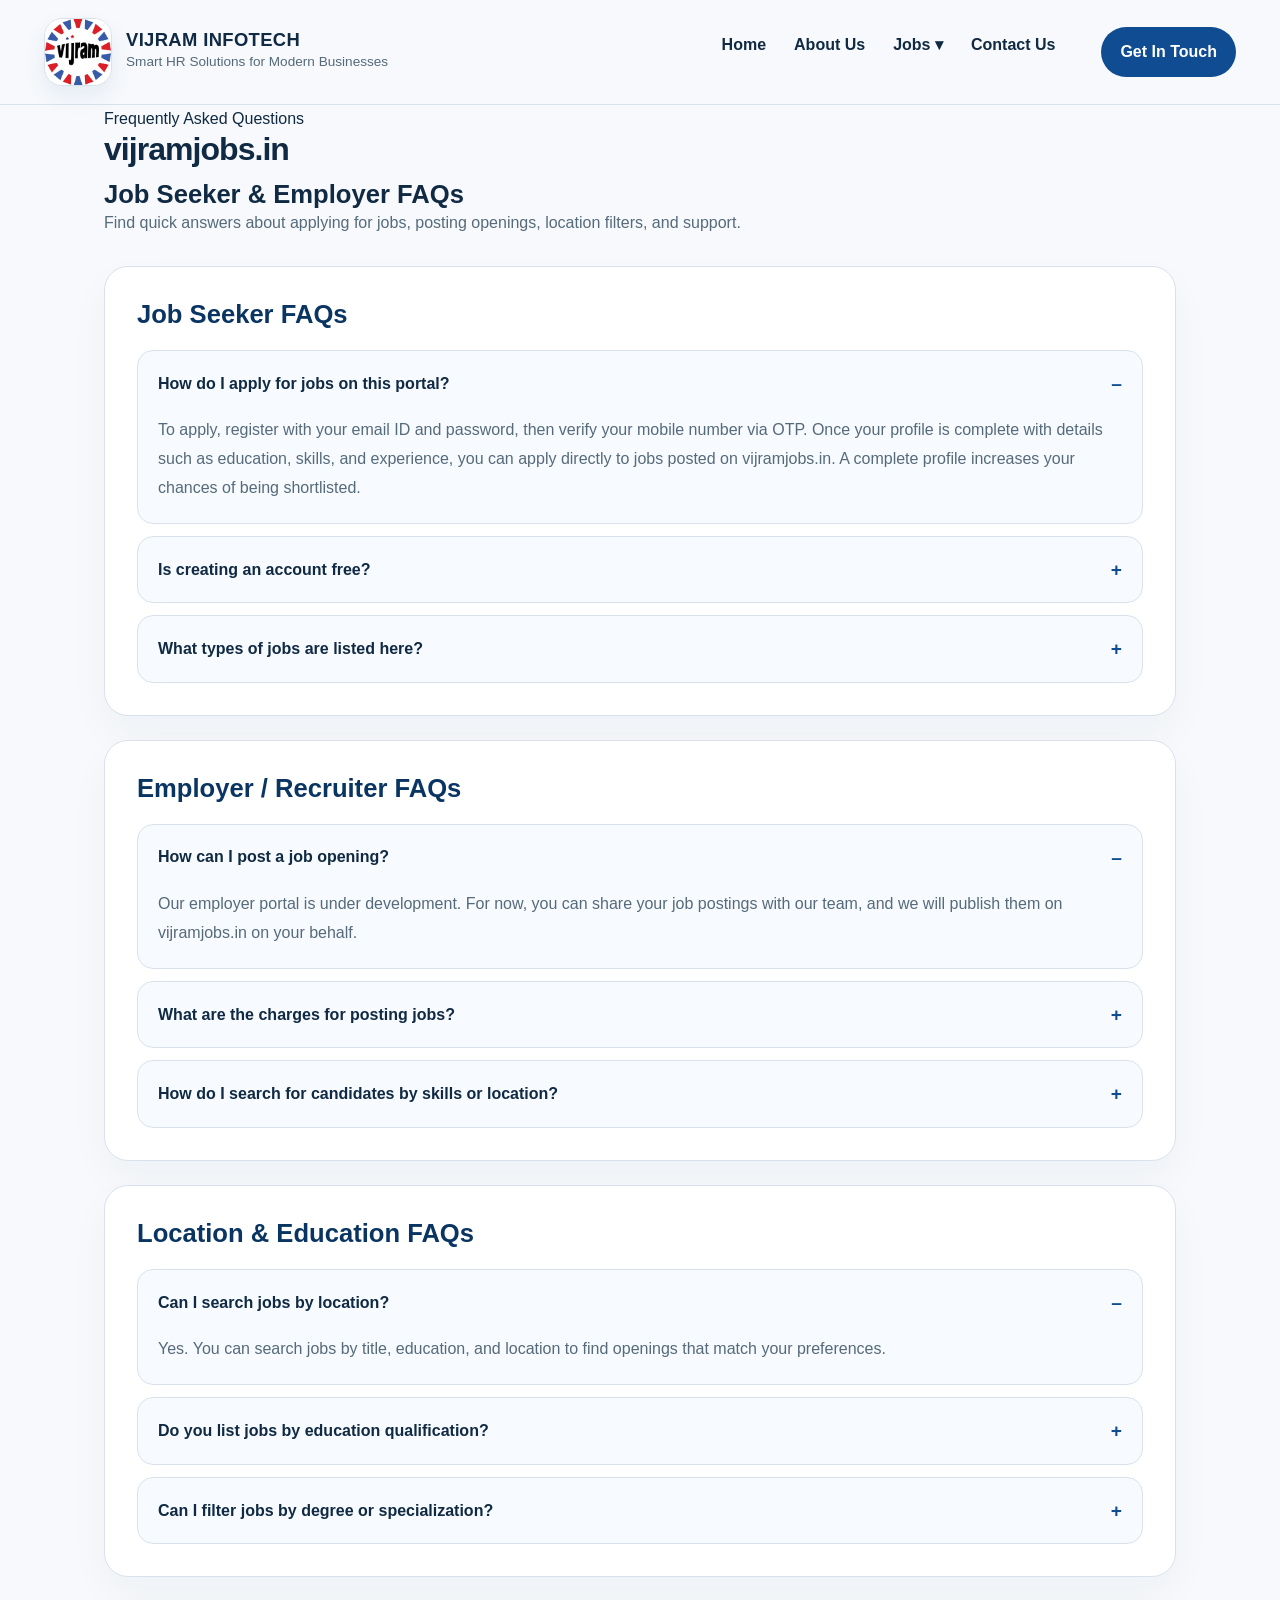
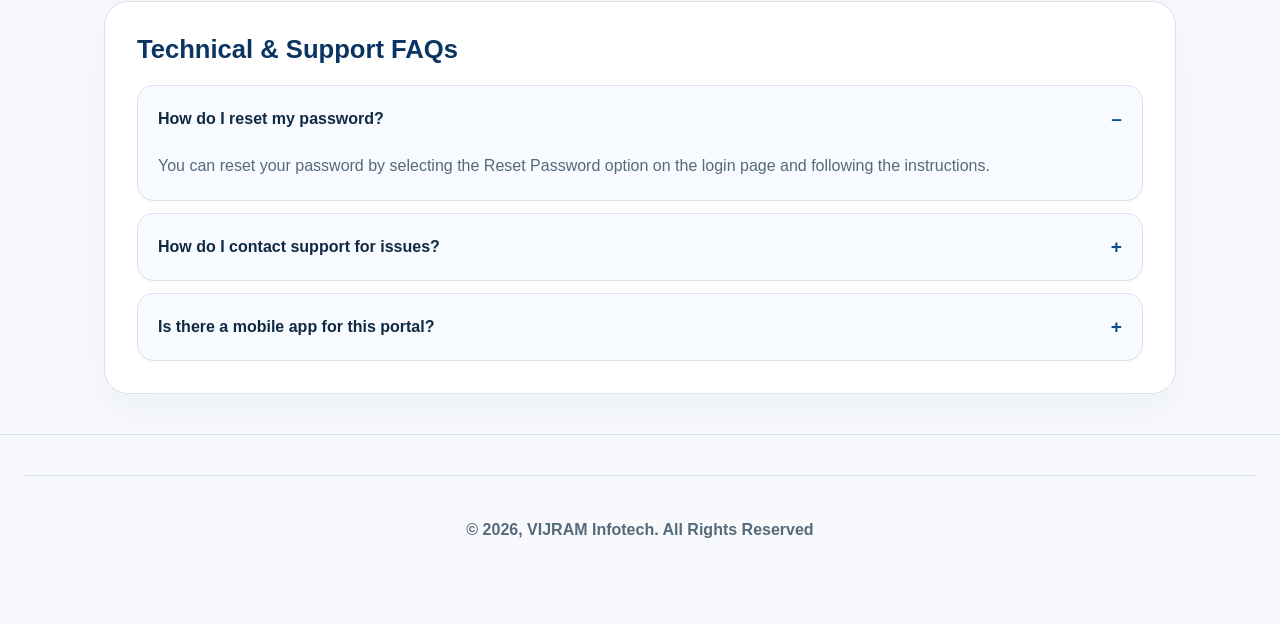
==== vijramjobs-faq.html @ 998678b0 "26072026" ====
<!DOCTYPE html>
<html lang="en">

<head>
    <meta charset="UTF-8">
    <meta name="viewport" content="width=device-width, initial-scale=1.0">
    <meta name="description" content="Vijram Infotech - Smart HR Solutions for Modern Businesses">
    <meta name="keywords" content="vijram, hr services, recruitment, staffing, payroll">
    <meta name="author" content="Vijram Infotech">
    <meta property="og:title" content="Vijram Infotech - Smart HR Solutions for Modern Businesses">
    <meta property="og:description" content="Vijram Infotech - Smart HR Solutions for Modern Businesses">
    <meta property="og:url" content="https://vijraminfotech.in/">
    <link rel="canonical" href="https://vijraminfotech.in/vijramjobs-faq.html">

    <title>Vijram Jobs - Vijram Infotech</title>

    <!-- Stylesheets -->
    <link rel="stylesheet" href="assets/css/global.css">
    <link rel="stylesheet" href="assets/css/header.css">
    <link rel="stylesheet" href="assets/css/footer.css">
    <link rel="stylesheet" href="assets/css/vijramjobs.css">

    <!-- Favicons -->
    <link rel="icon" type="image/png" href="assets/images/VIJRAM-LOGO.png" sizes="32x32">
    <link rel="apple-touch-icon" href="assets/images/VIJRAM-LOGO.png" sizes="180x180">
</head>

<body>
    <a href="#main-content" class="skip-link">Skip to main content</a>

    <header id="header"></header>

    <main id="main-content">

         <section class="faq-section">
            <div class="faq-intro">
                <span class="app-badge">Frequently Asked Questions</span>
                <h1>vijramjobs.in</h1>
                <h2>Job Seeker &amp; Employer FAQs</h2>
                <p>Find quick answers about applying for jobs, posting openings, location filters, and support.</p>
            </div>

            <div class="faq-groups">
                <div class="faq-group">
                    <h2>Job Seeker FAQs</h2>

                    <details class="faq-item" open>
                        <summary>How do I apply for jobs on this portal?</summary>
                        <div class="faq-answer">
                            <p>To apply, register with your email ID and password, then verify your mobile number via OTP. Once your profile is complete with details such as education, skills, and experience, you can apply directly to jobs posted on vijramjobs.in. A complete profile increases your chances of being shortlisted.</p>
                        </div>
                    </details>

                    <details class="faq-item">
                        <summary>Is creating an account free?</summary>
                        <div class="faq-answer">
                            <p>Yes. Creating an account on vijramjobs.in is completely free for all job seekers.</p>
                        </div>
                    </details>

                    <details class="faq-item">
                        <summary>What types of jobs are listed here?</summary>
                        <div class="faq-answer">
                            <p>The portal features openings across industries including manufacturing, IT, education, administration, sales, and service sectors. You can find jobs ranging from entry-level positions to specialized roles in multiple departments.</p>
                        </div>
                    </details>
                </div>

                <div class="faq-group">
                    <h2>Employer / Recruiter FAQs</h2>

                    <details class="faq-item" open>
                        <summary>How can I post a job opening?</summary>
                        <div class="faq-answer">
                            <p>Our employer portal is under development. For now, you can share your job postings with our team, and we will publish them on vijramjobs.in on your behalf.</p>
                        </div>
                    </details>

                    <details class="faq-item">
                        <summary>What are the charges for posting jobs?</summary>
                        <div class="faq-answer">
                            <p>Currently, posting jobs on vijramjobs.in is free. Employers can list openings without any charges.</p>
                        </div>
                    </details>

                    <details class="faq-item">
                        <summary>How do I search for candidates by skills or location?</summary>
                        <div class="faq-answer">
                            <p>At present, employers can only view candidates who have applied for their posted jobs.</p>
                        </div>
                    </details>
                </div>

                <div class="faq-group">
                    <h2>Location &amp; Education FAQs</h2>

                    <details class="faq-item" open>
                        <summary>Can I search jobs by location?</summary>
                        <div class="faq-answer">
                            <p>Yes. You can search jobs by title, education, and location to find openings that match your preferences.</p>
                        </div>
                    </details>

                    <details class="faq-item">
                        <summary>Do you list jobs by education qualification?</summary>
                        <div class="faq-answer">
                            <p>Yes. Each job posting includes details such as required education, qualifications, experience, skills, compensation, and work location.</p>
                        </div>
                    </details>

                    <details class="faq-item">
                        <summary>Can I filter jobs by degree or specialization?</summary>
                        <div class="faq-answer">
                            <p>Yes. You can filter jobs by degree, specialization, and location to quickly find relevant opportunities.</p>
                        </div>
                    </details>
                </div>

                <div class="faq-group">
                    <h2>Technical &amp; Support FAQs</h2>

                    <details class="faq-item" open>
                        <summary>How do I reset my password?</summary>
                        <div class="faq-answer">
                            <p>You can reset your password by selecting the Reset Password option on the login page and following the instructions.</p>
                        </div>
                    </details>

                    <details class="faq-item">
                        <summary>How do I contact support for issues?</summary>
                        <div class="faq-answer">
                            <p>For assistance, email us at vijram.infotech@gmail.com. Please include the issue type in the subject line for faster resolution.</p>
                        </div>
                    </details>

                    <details class="faq-item">
                        <summary>Is there a mobile app for this portal?</summary>
                        <div class="faq-answer">
                            <p>No. Currently, vijramjobs.in is available only as a web portal. However, the site is fully responsive and works seamlessly on mobile browsers.</p>
                        </div>
                    </details>
                </div>
            </div>
        </section>

    </main>

    <footer id="footer" class="site-footer"></footer>

    <script src="assets/js/global.js" defer></script>
</body>

</html>
---- assets/css/global.css ----
﻿/* ================================
   GLOBAL STYLES & VARIABLES
   ================================ */
:root {
    --color-bg: #f7f9fc;
    --color-surface: #ffffff;
    --color-primary: #0f4c92;
    --color-primary-soft: #e5efff;
    --color-primary-dark: #0a3562;
    --color-text: #102a43;
    --color-muted: #556a7a;
    --color-border: #d9e2ec;
    --color-shadow: rgba(16, 42, 67, 0.08);
    --spacing-xs: 4px;
    --spacing-sm: 10px;
    --spacing-md: 18px;
    --spacing-lg: 28px;
    --spacing-xl: 44px;
    --max-width: 1120px;
    --transition-speed: 0.25s ease;
}

* {
    margin: 0;
    padding: 0;
    box-sizing: border-box;
}

html {
    scroll-behavior: smooth;
}

body {
    min-height: 100vh;
    font-family: 'Segoe UI', Tahoma, Geneva, Verdana, sans-serif;
    font-size: 16px;
    line-height: 1.75;
    color: var(--color-text);
    background: var(--color-bg);
    display: flex;
    flex-direction: column;
}

main {
    flex: 1;
}

img,
picture,
svg,
video {
    max-width: 100%;
    display: block;
}

button,
a {
    transition: color var(--transition-speed), background-color var(--transition-speed), transform var(--transition-speed);
}

button,
a {
    font: inherit;
}

a {
    color: inherit;
    text-decoration: none;
}

a:hover,
a:focus {
    color: var(--color-primary);
}

ul,
ol {
    margin: 1rem 0;
    padding-left: 1.4rem;
}

li {
    margin-bottom: 0.75rem;
}

h1,
h2,
h3,
h4,
p {
    margin: 0;
}

h1 {
    font-size: clamp(2rem, 2.4vw, 2.6rem);
    line-height: 1.05;
    letter-spacing: -0.03em;
}

h2 {
    font-size: clamp(1.55rem, 2vw, 2rem);
    line-height: 1.2;
}

h3 {
    font-size: clamp(1.1rem, 1.4vw, 1.35rem);
    line-height: 1.35;
}

p {
    margin-bottom: 1.25rem;
    color: var(--color-muted);
}

.skip-link {
    position: absolute;
    top: -48px;
    left: 16px;
    background: var(--color-text);
    color: #fff;
    padding: 10px 16px;
    border-radius: 999px;
    z-index: 100;
}

.skip-link:focus {
    top: 16px;
}

.btn-primary,
.btn-secondary {
    display: inline-flex;
    align-items: center;
    justify-content: center;
    padding: 12px 24px;
    border-radius: 999px;
    font-weight: 700;
    border: 1px solid transparent;
    cursor: pointer;
    text-decoration: none;
}

.btn-primary {
    background: var(--color-primary);
    color: #fff;
}

.btn-primary:hover,
.btn-primary:focus {
    background: var(--color-primary-dark);
    transform: translateY(-1px);
}

.btn-secondary {
    background: transparent;
    color: var(--color-primary-dark);
    border-color: var(--color-border);
}

.btn-secondary:hover,
.btn-secondary:focus {
    background: var(--color-primary-soft);
}

.back-button {
    display: inline-flex;
    align-items: center;
    justify-content: center;
    width: auto;
    margin: var(--spacing-md) 0;
    margin-left: var(--spacing-md);
    padding: 12px 22px;
    background-color: var(--color-text);
    color: #fff;
    border-radius: 999px;
}

.back-button:hover,
.back-button:focus {
    background-color: var(--color-primary-dark);
    transform: translateY(-1px);
}

.container {
    width: min(100%, var(--max-width));
    margin: 0 auto;
}

.hero {
    max-width: var(--max-width);
    margin: 40px auto 24px;
    padding: 40px 32px;
    border-radius: 28px;
    background: linear-gradient(180deg, #ffffff 0%, #eef5ff 100%);
    border: 1px solid var(--color-border);
    box-shadow: 0 18px 44px var(--color-shadow);
}

.hero p {
    font-size: 1.05rem;
    color: var(--color-muted);
    max-width: 860px;
}

.chooseus,
.visionmission,
.about-us,
.contact-us,
.services {
    max-width: var(--max-width);
    margin: 0 auto 36px;
    padding: 0 24px;
}

.chooseus .container,
.visionmission .container,
.about-us .container,
.service,
.contact-us .address {
    background: var(--color-surface);
    border: 1px solid var(--color-border);
    border-radius: 28px;
    box-shadow: 0 18px 44px var(--color-shadow);
}

.chooseus .container,
.visionmission .container {
    padding: 32px;
}

.chooseus h2,
.visionmission h2,
.about-us h1,
.service h2,
.serviceitems h3,
.contact-us h1,
.address h3 {
    color: var(--color-text);
}

.chooseus h2,
.visionmission h2 {
    margin-bottom: 18px;
}

.chooseus p,
.visionmission p,
.about-us p,
.service p,
.serviceitems li,
.address p {
    color: var(--color-muted);
}

.strengths {
    margin-top: 24px;
}

.strengths p {
    font-weight: 600;
    color: var(--color-text);
    margin-bottom: 16px;
}

.strengths ul {
    list-style: disc;
}

.strengths li {
    margin-bottom: 0.85rem;
}

.about-us {
    padding-top: 40px;
}

.about-us .container {
    padding: 40px;
}

.about-us h1 {
    margin-bottom: 22px;
}

.services {
    display: grid;
    gap: 24px;
}

.service {
    padding: 32px;
}

.service h2 {
    margin-bottom: 18px;
    color: var(--color-primary-dark);
}

.service p {
    margin-bottom: 1rem;
}

.serviceitems {
    margin-top: 20px;
}

.serviceitems h3 {
    margin-bottom: 14px;
    font-size: 1.1rem;
}

.serviceitems ul {
    list-style: disc;
    padding-left: 1.5rem;
}

.serviceitems li {
    margin-bottom: 0.8rem;
    color: var(--color-muted);
}

.contact-us {
    padding-top: 40px;
}

.contact-us h1 {
    margin-bottom: 24px;
}

.contact-us .address {
    padding: 30px;
}

.address h3 {
    margin-bottom: 14px;
}

.address p {
    margin-bottom: 18px;
}

.address a {
    display: inline-block;
    margin-right: 14px;
    color: var(--color-primary-dark);
    text-decoration: none;
    font-weight: 700;
}

.address a:hover,
.address a:focus {
    color: var(--color-primary);
}

@media (max-width: 900px) {
    .hero,
    .chooseus,
    .visionmission,
    .about-us,
    .services,
    .contact-us {
        margin-bottom: 28px;
    }

    .hero,
    .chooseus .container,
    .visionmission .container,
    .about-us .container,
    .service,
    .contact-us .address {
        padding: 28px;
    }
}

@media (max-width: 680px) {
    .hero,
    .chooseus,
    .visionmission,
    .about-us,
    .services,
    .contact-us {
        padding: 0 18px;
    }

    .hero,
    .chooseus .container,
    .visionmission .container,
    .about-us .container,
    .service,
    .contact-us .address {
        padding: 24px;
    }

    .container,
    .chooseus .container,
    .visionmission .container,
    .about-us .container {
        width: min(100%, calc(100% - 36px));
    }
}

@media (max-width: 520px) {
    h1 {
        font-size: 1.8rem;
    }

    h2 {
        font-size: 1.4rem;
    }

    .btn-primary,
    .btn-secondary,
    .back-button {
        width: 100%;
    }

    .strengths ul,
    .serviceitems ul {
        padding-left: 1.2rem;
    }
}
---- assets/css/header.css ----
/* ================================
   HEADER / NAVBAR
   ================================ */
.navbar {
    display: flex;
    justify-content: space-between;
    align-items: center;
    gap: var(--spacing-lg);
    background-color: transparent;
    padding: var(--spacing-md) var(--spacing-xl);
    color: var(--color-text);
    position: sticky;
    top: 0;
    z-index: 50;
    backdrop-filter: blur(16px);
    background: rgba(247, 249, 252, 0.88);
    border-bottom: 1px solid var(--color-border);
}

/* Navigation container */
nav {
    flex: 1;
    display: flex;
    justify-content: flex-end;
    align-items: center;
    gap: var(--spacing-lg);
}

/* Navigation links */
.nav-links {
    list-style: none;
    display: flex;
    gap: var(--spacing-lg);
    margin: 0;
    padding: 0;
    align-items: center;
}

.nav-links li {
    display: flex;
    align-items: center;
}

.nav-links a {
    text-decoration: none;
    color: var(--color-text);
    font-weight: 600;
    padding: var(--spacing-sm) 0;
    border-bottom: 2px solid transparent;
    transition: color var(--transition-speed), border-bottom var(--transition-speed);
}

.nav-links a:hover,
.nav-links a:focus {
    color: var(--color-primary);
    border-bottom-color: var(--color-primary);
}

/* Logo Container */
.logo {
    display: flex;
    align-items: center;
    gap: 14px;
}

/* Clickable Logo */
.logo-link {
    display: flex;
    align-items: center;
    gap: 14px;
    text-decoration: none;
    color: inherit;
}

/* Logo Image */
.logo img {
    width: 68px;
    height: 68px;
    object-fit: cover;
    border-radius: 18px;
    background-color: #fff;
    border: 1px solid var(--color-border);
    box-shadow: 0 10px 22px rgba(15, 76, 146, 0.08);
}

/* Text Container */
.logo-text {
    display: flex;
    flex-direction: column;
}

.logo-text h1 {
    margin: 0;
    font-size: 1.15rem;
    letter-spacing: 0.02em;
    color: var(--color-text);
}

.logo-text span {
    display: block;
    font-size: 0.85rem;
    color: var(--color-muted);
}

.dropdown {
    position: relative;
    list-style: none;
}

.dropdown-menu {
    display: none;
    position: absolute;
    top: 100%;
    left: 0;
    min-width: 200px;
    background: var(--color-surface);
    border: 1px solid var(--color-border);
    box-shadow: 0 14px 32px rgba(16, 42, 67, 0.08);
    padding: 8px 0;
    margin: 0;
    list-style: none;
    z-index: 1000;
    border-radius: 16px;
}

.dropdown-menu li a {
    display: block;
    padding: 12px 18px;
    text-decoration: none;
    color: var(--color-text);
}

.dropdown-menu li a:hover {
    background: var(--color-primary-soft);
}

.dropdown:hover .dropdown-menu {
    display: block;
}

/* Hamburger Menu */
.menu-toggle {
    display: none;
    background: none;
    border: none;
    color: var(--color-text);
    font-size: 1.5rem;
    cursor: pointer;
    padding: 0;
    width: 42px;
    height: 42px;
    align-items: center;
    justify-content: center;
    z-index: 102;
    transition: all var(--transition-speed);
    margin-left: auto;
}

.menu-toggle:hover,
.menu-toggle:focus {
    transform: scale(1.05);
    outline: 2px solid var(--color-primary);
    outline-offset: 2px;
}

.menu-toggle span {
    display: block;
    width: 26px;
    height: 3px;
    background-color: var(--color-text);
    margin: 5px 0;
    border-radius: 999px;
    transition: all var(--transition-speed);
}

.menu-toggle.active span:nth-child(1) {
    transform: rotate(45deg) translate(4px, 4px);
}

.menu-toggle.active span:nth-child(2) {
    opacity: 0;
}

.menu-toggle.active span:nth-child(3) {
    transform: rotate(-45deg) translate(4px, -4px);
}

/* Navbar button */
.navbar .btn-primary {
    margin-left: var(--spacing-md);
    background-color: var(--color-primary);
    color: #fff;
    padding: var(--spacing-sm) var(--spacing-md);
    border-radius: 999px;
    text-decoration: none;
    font-weight: 700;
    transition: color var(--transition-speed), background-color var(--transition-speed),
        transform var(--transition-speed);
    flex: 0 1 auto;
}

.navbar .btn-primary:hover,
.navbar .btn-primary:focus {
    background-color: var(--color-primary-dark);
    transform: translateY(-1px);
}

/* ================================
   RESPONSIVE DESIGN
   ================================ */

/* Tablet (768px and below) */
@media (max-width: 768px) {
    .navbar {
        flex-wrap: wrap;
        padding: var(--spacing-md) var(--spacing-lg);
        justify-content: space-between;
        gap: var(--spacing-md);
    }

    .menu-toggle {
        display: flex;
    }

    nav {
        width: 100%;
        order: 3;
        flex: 1 1 100%;
        justify-content: center;
        gap: var(--spacing-md);
        margin-top: var(--spacing-sm);
        max-height: 500px;
        overflow-y: auto;
        transition: all var(--transition-speed);
    }

    .nav-links {
        gap: var(--spacing-md);
        justify-content: center;
        flex-direction: column;
        width: 100%;
    }

    .nav-links li {
        text-align: center;
    }

    .nav-links a {
        font-size: 0.9rem;
        display: block;
        padding: var(--spacing-sm);
    }

    .btn-primary {
        order: 2;
        flex: 0 1 auto;
    }
}

/* Mobile (576px and below) */
@media (max-width: 576px) {
    .navbar {
        padding: var(--spacing-sm) var(--spacing-md);
        gap: var(--spacing-sm);
    }

    .logo {
        font-size: 1.1em;
        order: 1;
    }

    .logo .subtitle {
        font-size: 0.5em;
    }

    .menu-toggle {
        display: block;
        order: 2;
    }

    nav {
        display: none;
        width: calc(100% + var(--spacing-lg));
        margin: 0 -var(--spacing-md);
        padding: var(--spacing-md);
        order: 3;
        flex: 1 1 100%;
        background: var(--color-surface);
        border: 1px solid var(--color-border);
        border-radius: 18px;
        box-shadow: 0 16px 40px rgba(16, 42, 67, 0.1);
        gap: var(--spacing-sm);
        margin-top: var(--spacing-sm);
        max-height: 500px;
        overflow-y: auto;
        transition: all var(--transition-speed);
    }

    nav.active {
        display: block;
    }

    .nav-links {
        gap: var(--spacing-sm);
        flex-direction: column;
        width: 100%;
        display: flex;
        align-items: stretch;
    }

    .nav-links li {
        text-align: left;
        width: 100%;
    }

    .nav-links a,
    .dropdown-toggle {
        font-size: 0.9rem;
        padding: 0.8rem 0.95rem;
        border-radius: 12px;
        display: block;
        color: var(--color-text);
        background: transparent;
        border: 1px solid transparent;
    }

    .nav-links a:hover,
    .nav-links a:focus,
    .dropdown-toggle:hover,
    .dropdown-toggle:focus {
        background: var(--color-primary-soft);
        color: var(--color-primary-dark);
        border-color: var(--color-border);
    }

    .dropdown {
        width: 100%;
    }

    .dropdown-menu {
        display: none;
        position: static;
        width: 100%;
        margin-top: 0.5rem;
        padding: 0.4rem 0;
        border-radius: 12px;
        background: #f8fbff;
        border: 1px solid var(--color-border);
        box-shadow: none;
    }

    .dropdown.open .dropdown-menu {
        display: block;
    }

    .dropdown-menu li a {
        padding: 0.7rem 0.95rem;
        color: var(--color-text);
    }

    .btn-primary {
        order: 3;
        padding: var(--spacing-xs) var(--spacing-md);
        font-size: 0.85rem;
        width: 100%;
        text-align: center;
        margin-top: var(--spacing-sm);
    }
}
---- assets/css/footer.css ----
/* Footer Styling */
.site-footer {
    background: linear-gradient(180deg, rgba(247, 249, 252, 0.95), rgba(247, 249, 252, 1));
    color: var(--color-text);
    padding: 40px 24px;
    margin-top: auto;
    border-top: 1px solid var(--color-border);
}

.footer-container {
    max-width: var(--max-width);
    margin: 0 auto;
    display: flex;
    justify-content: center;
    align-items: center;
    flex-wrap: wrap;
    gap: 24px;
}

.footer-copyrights {
    flex: 1 1 360px;
    min-width: 260px;
    text-align: center;
}

.footer-copyrights h4,
.footer-copyrights h5 {
    margin: 0;
    font-size: 1rem;
    font-weight: 600;
    color: var(--color-muted);
}

.footer-copyrights a:hover,
.footer-copyrights a:focus {
    color: var(--color-primary);
}

/* Tablet Responsive (768px and below) */
@media (max-width: 768px) {
    .site-footer {
        padding: 32px 18px;
    }
    
    .footer-container {
        flex-direction: column;
        gap: 18px;
        text-align: center;
    }
}

/* Mobile Responsive (576px and below) */
@media (max-width: 576px) {
    .site-footer {
        padding: 24px 14px;
    }
}
---- assets/css/vijramjobs.css ----
/* Page-specific styles for vijramjobs.html */

.web-showcase {
    max-width: 1120px;
    margin: 72px auto;
    padding: 48px;
    display: grid;
    grid-template-columns: minmax(0, 1.2fr);
    gap: 40px;
    background: linear-gradient(135deg, #f5f9ff, #ffffff);
    border-radius: 28px;
    box-shadow: 0 22px 55px var(--color-shadow);
}

.web-content {
    max-width: 900px;
    margin: 40px auto;
    padding: 45px 35px;
    text-align: center;
    border-radius: 16px;
    /*box-shadow: 0 12px 30px rgba(13, 110, 253, 0.12);*/
}

.web-content h2 {
    font-size: 2.2rem;
    font-weight: 700;
    color: #0d47a1;
    margin-bottom: 10px;
    text-transform: uppercase;
    letter-spacing: 1px;
}

.web-content h3 {
    display: inline-block;
    background: #0d6efd;
    color: #fff;
    padding: 12px 28px;
    border-radius: 40px;
    font-size: 1.4rem;
    font-weight: 600;
    margin: 20px 0 25px;
    box-shadow: 0 6px 15px rgba(13, 110, 253, 0.25);
}

.web-content p {
    font-size: 1.08rem;
    line-height: 1.8;
    color: #444;
    margin-bottom: 18px;
    max-width: 750px;
    margin-left: auto;
    margin-right: auto;
}

.web-buttons {
    display: flex;
    gap: 14px;
}

.web-buttons .btn-primary {
    min-width: 180px;
    padding: 14px 28px;
    border-radius: 999px;
    background: var(--color-primary);
    color: #fff;
}

.app-buttons .btn-primary:hover,
.app-buttons .btn-primary:focus {
    background: var(--color-primary-dark);
}

.Registration,
.container {
    max-width: 1120px;
    margin: 0 auto 40px;
    padding: 0 24px;
}

.Registration h1,
.container h1 {
    font-size: clamp(2rem, 2.1vw, 2.4rem);
    margin-bottom: 18px;
    color: var(--color-text);
}

.service {
    background: var(--color-surface);
    border: 1px solid var(--color-border);
    border-radius: 24px;
    padding: 32px;
    box-shadow: 0 18px 40px rgba(16, 42, 67, 0.04);
}

.service h2 {
    margin-bottom: 20px;
    font-size: 1.35rem;
    color: var(--color-primary-dark);
    line-height: 1.4;
}

.items {
    margin-bottom: 24px;
}

.items ul {
    list-style: disc;
    padding-left: 1.5rem;
}

.items li {
    margin-bottom: 0.9rem;
    color: var(--color-muted);
}

.service p {
    color: var(--color-muted);
    line-height: 1.8;
}

.container .btn-primary {
    margin-top: 24px;
}

/* FAQ Section */

.faq-section {
    max-width: 1120px;
    margin: 0 auto 40px;
    padding: 0 24px;
}

.faq-intro {
    margin-bottom: 28px;
}

.faq-intro h1 {
    margin-bottom: 12px;
    color: var(--color-text);
}

.faq-intro p {
    max-width: 760px;
    margin-bottom: 0;
    font-size: 1rem;
    line-height: 1.8;
}

.faq-groups {
    display: grid;
    gap: 24px;
}

.faq-group {
    background: var(--color-surface);
    border: 1px solid var(--color-border);
    border-radius: 24px;
    padding: 32px;
    box-shadow: 0 18px 40px rgba(16, 42, 67, 0.04);
}

.faq-group h2 {
    margin-bottom: 20px;
    color: var(--color-primary-dark);
}

.faq-item {
    border: 1px solid var(--color-border);
    border-radius: 16px;
    background: #f7faff;
    overflow: hidden;
    margin-bottom: 12px;
}

.faq-item:last-child {
    margin-bottom: 0;
}

.faq-item summary {
    cursor: pointer;
    list-style: none;
    padding: 16px 20px;
    font-weight: 700;
    color: var(--color-text);
    display: flex;
    align-items: center;
    justify-content: space-between;
    gap: 12px;
}

.faq-item summary::-webkit-details-marker {
    display: none;
}

.faq-item summary::after {
    content: '+';
    color: var(--color-primary);
    font-size: 1.2rem;
    transition: transform 0.2s ease;
}

.faq-item[open] summary::after {
    content: '–';
}

.faq-answer {
    padding: 0 20px 20px;
}

.faq-answer p {
    margin-bottom: 0;
    color: var(--color-muted);
    line-height: 1.8;
}

@media (max-width: 980px) {
    .app-showcase,
    .Registration,
    .container {
        padding: 36px 28px;
    }
}

@media (max-width: 780px) {
    .app-showcase {
        margin: 56px auto;
        gap: 24px;
    }

    .service {
        padding: 28px;
    }

    .faq-group {
        padding: 28px;
    }
}

@media (max-width: 620px) {
    .Registration,
    .container {
        padding: 0 18px;
    }

    .service {
        padding: 24px;
    }

    .faq-section {
        padding: 0 18px;
    }

    .faq-group {
        padding: 24px;
    }

    .faq-item summary {
        padding: 14px 16px;
    }

    .faq-answer {
        padding: 0 16px 16px;
    }

    .app-content h2 {
        font-size: 2rem;
    }

    .app-content h3 {
        font-size: 1.25rem;
    }
}
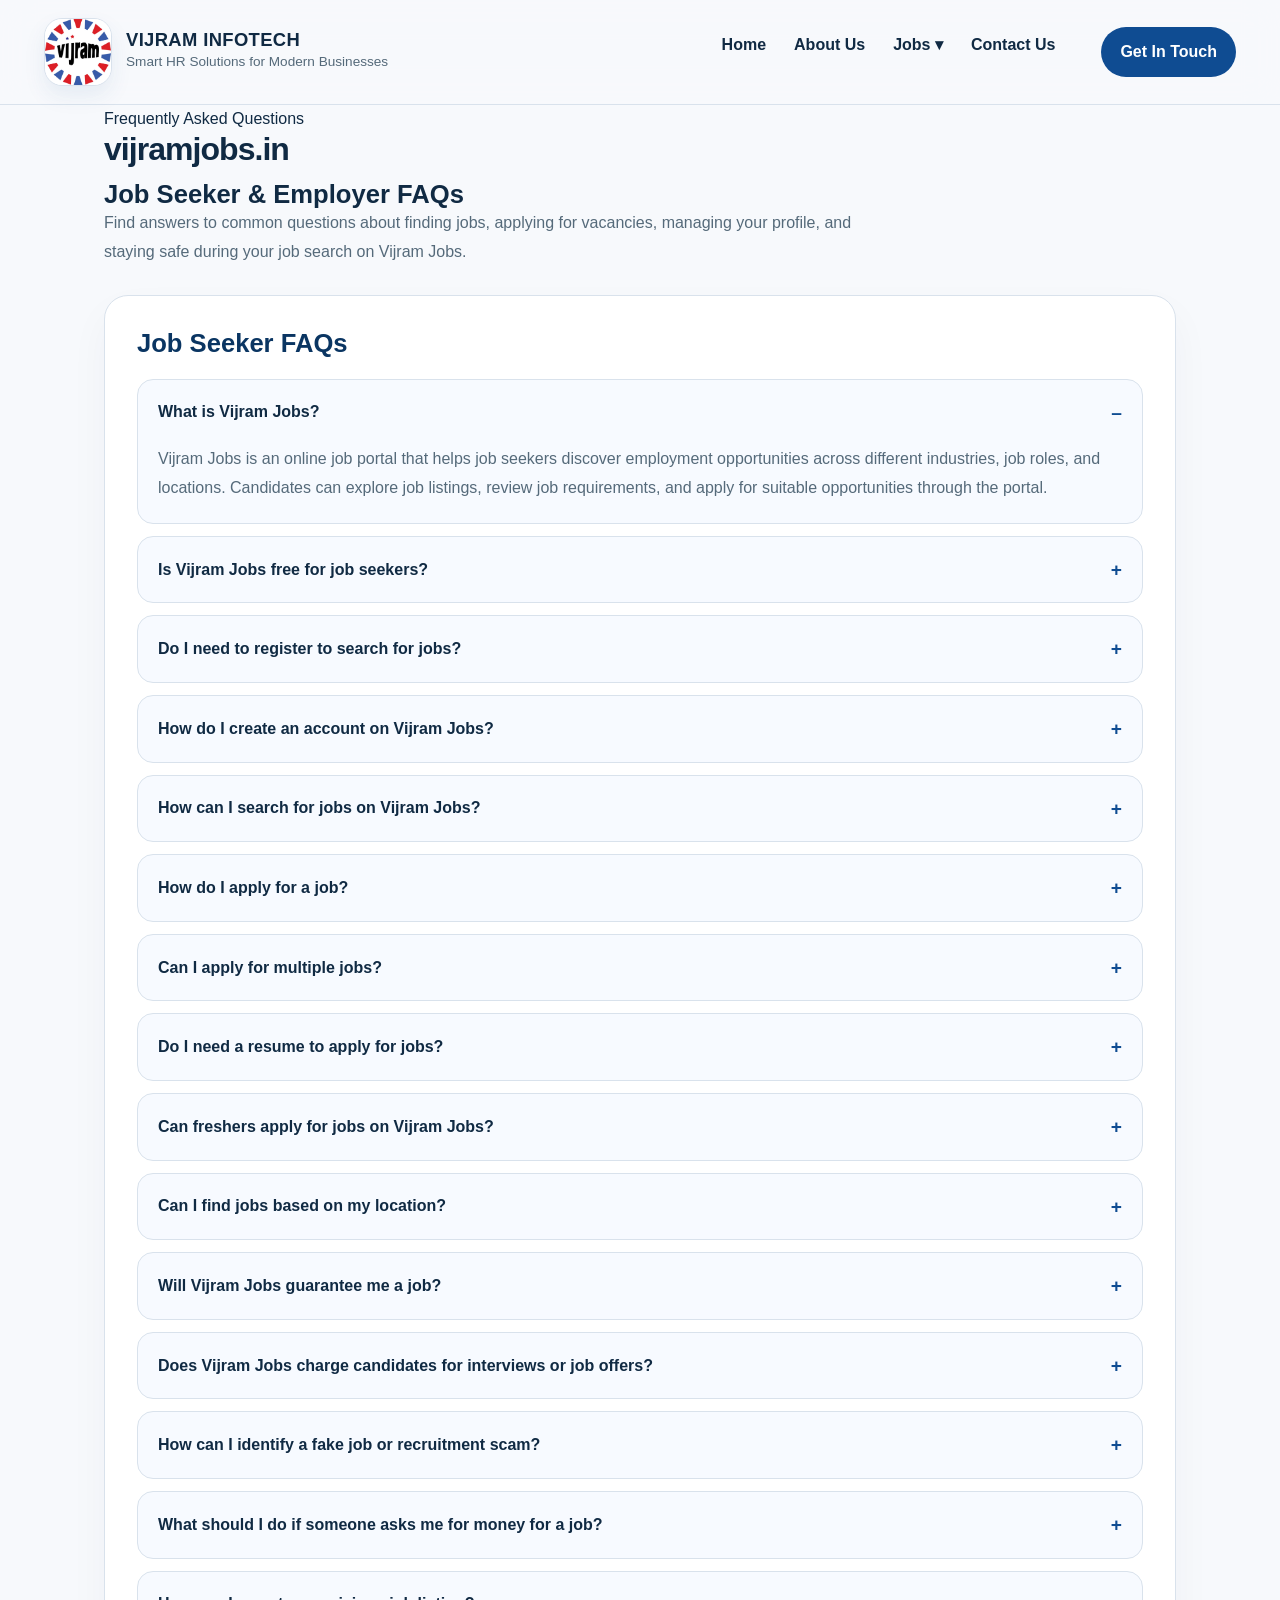
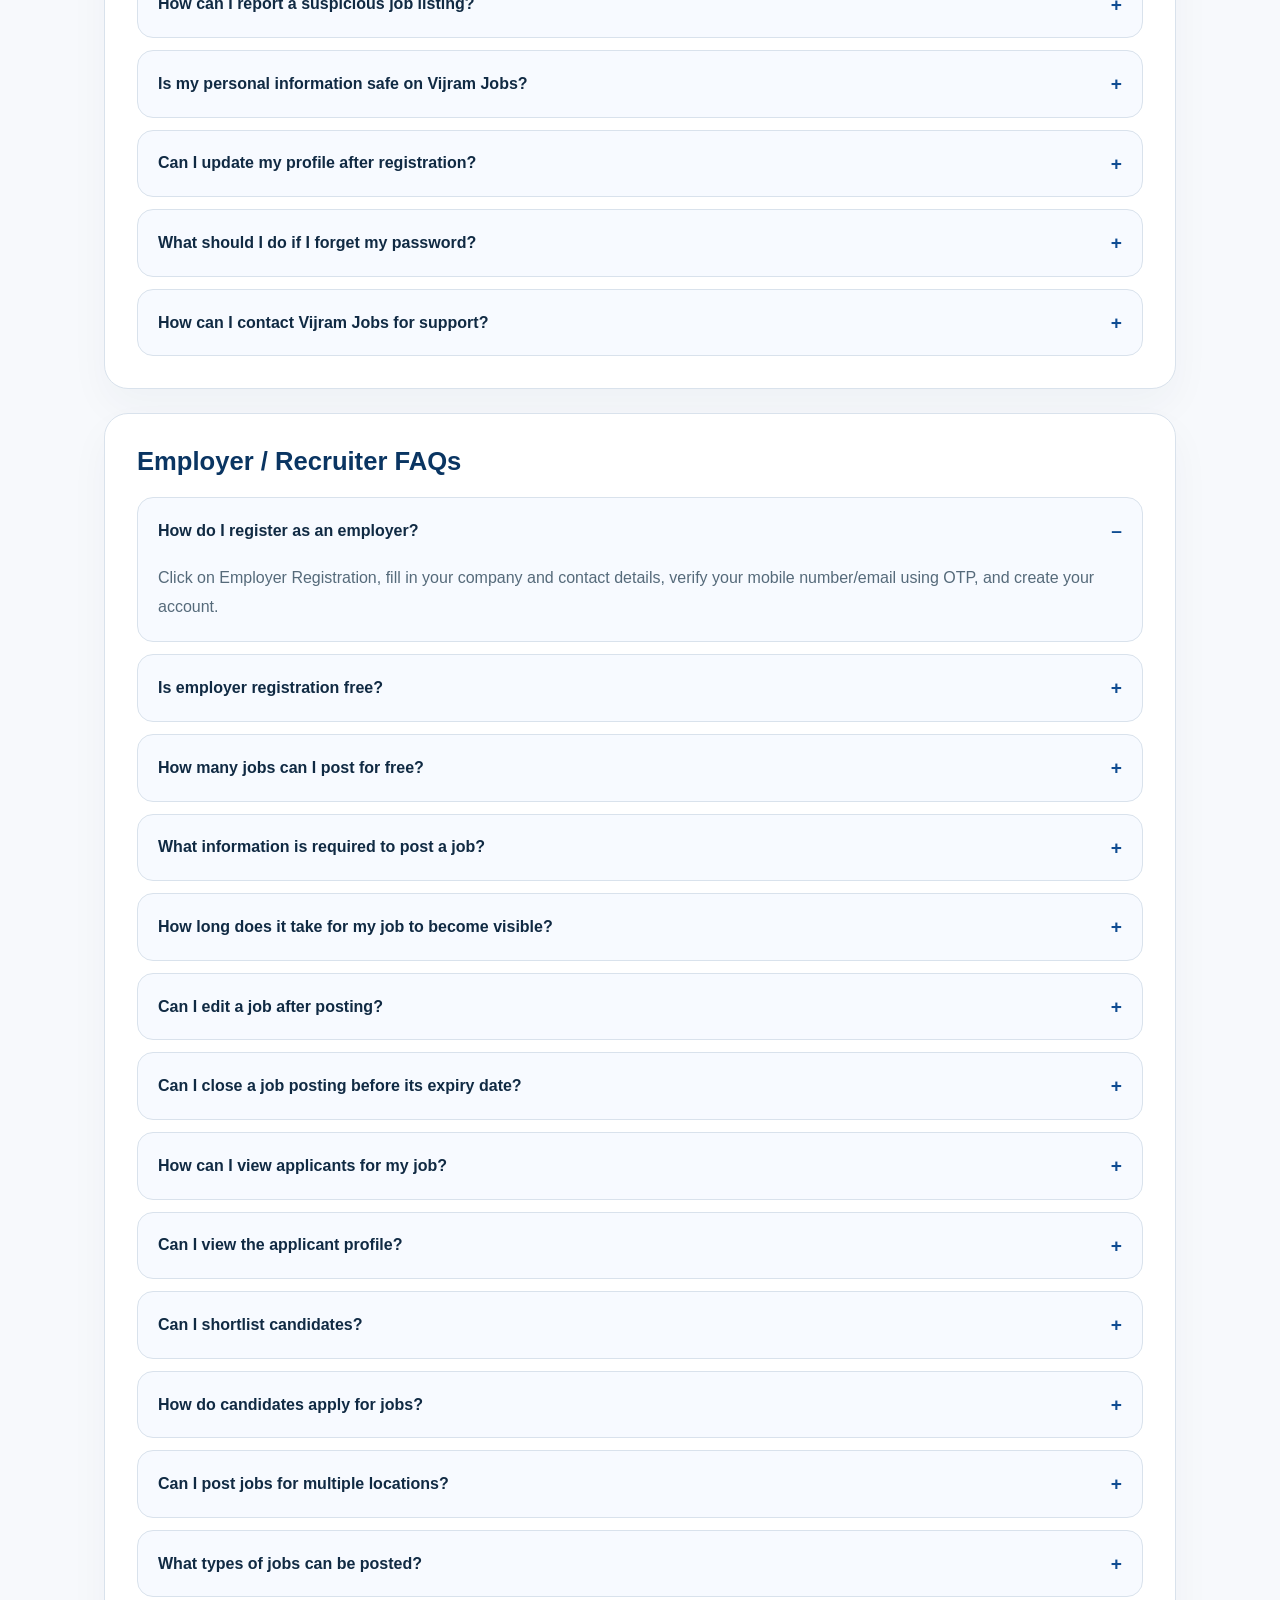
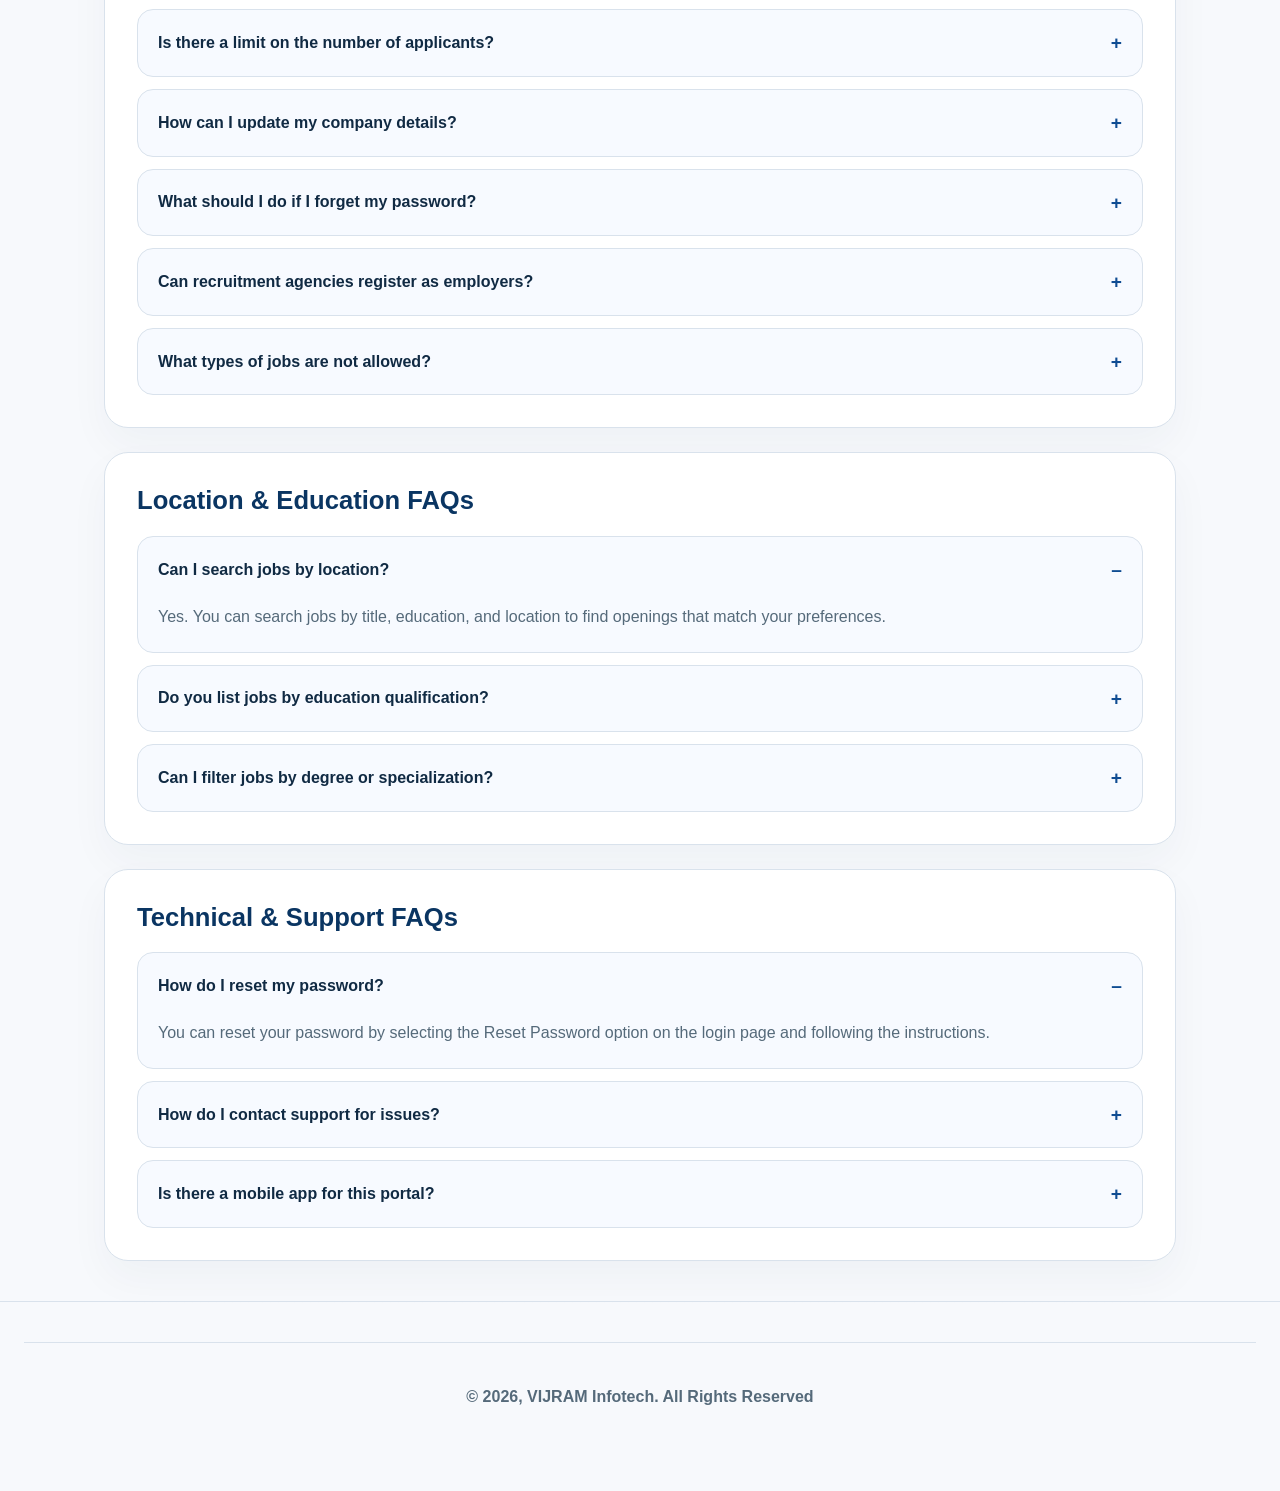
==== commit a931659b: "24102026" ====
--- a/vijramjobs-faq.html
+++ b/vijramjobs-faq.html
@@ -37,7 +37,7 @@
                 <span class="app-badge">Frequently Asked Questions</span>
                 <h1>vijramjobs.in</h1>
                 <h2>Job Seeker &amp; Employer FAQs</h2>
-                <p>Find quick answers about applying for jobs, posting openings, location filters, and support.</p>
+                <p>Find answers to common questions about finding jobs, applying for vacancies, managing your profile, and staying safe during your job search on Vijram Jobs.</p>
             </div>
 
             <div class="faq-groups">
@@ -45,23 +45,159 @@
                     <h2>Job Seeker FAQs</h2>
 
                     <details class="faq-item" open>
-                        <summary>How do I apply for jobs on this portal?</summary>
-                        <div class="faq-answer">
-                            <p>To apply, register with your email ID and password, then verify your mobile number via OTP. Once your profile is complete with details such as education, skills, and experience, you can apply directly to jobs posted on vijramjobs.in. A complete profile increases your chances of being shortlisted.</p>
-                        </div>
-                    </details>
-
-                    <details class="faq-item">
-                        <summary>Is creating an account free?</summary>
-                        <div class="faq-answer">
-                            <p>Yes. Creating an account on vijramjobs.in is completely free for all job seekers.</p>
-                        </div>
-                    </details>
-
-                    <details class="faq-item">
-                        <summary>What types of jobs are listed here?</summary>
-                        <div class="faq-answer">
-                            <p>The portal features openings across industries including manufacturing, IT, education, administration, sales, and service sectors. You can find jobs ranging from entry-level positions to specialized roles in multiple departments.</p>
+                        <summary>What is Vijram Jobs?</summary>
+                        <div class="faq-answer">
+                            <p>Vijram Jobs is an online job portal that helps job seekers discover employment opportunities across different industries, job roles, and locations. Candidates can explore job listings, review job requirements, and apply for suitable opportunities through the portal.</p>
+                        </div>
+                    </details>
+
+                    <details class="faq-item">
+                        <summary>Is Vijram Jobs free for job seekers?</summary>
+                        <div class="faq-answer">
+                            <p>Yes, job seekers can browse job listings and use the available job-seeking features without paying a fee, unless a specific service is expressly identified as paid. Candidates should never pay an individual claiming that payment is required to guarantee a job through Vijram Jobs.</p>
+                        </div>
+                    </details>
+
+                    <details class="faq-item">
+                        <summary>Do I need to register to search for jobs?</summary>
+                        <div class="faq-answer">
+                            <p>You can browse available job listings on Vijram Jobs without necessarily creating an account. However, registration or login may be required to access certain features, such as applying for jobs or managing your profile.</p>
+                        </div>
+                    </details>
+
+                    <details class="faq-item">
+                        <summary>How do I create an account on Vijram Jobs?</summary>
+                        <div class="faq-answer">
+                            <p>Visit the Vijram Jobs website and navigate to the registration or sign-up section. Enter the requested information and complete any verification steps required to activate your account.</p>
+                            <p>Always provide accurate and up-to-date contact information so that employers can reach you regarding suitable opportunities.</p>
+                        </div>
+                    </details>
+
+                    <details class="faq-item">
+                        <summary>How can I search for jobs on Vijram Jobs?</summary>
+                        <div class="faq-answer">
+                            <p>You can explore job listings based on available search options, such as job title, skills, company, industry, or location. Review the job description, qualifications, experience requirements, salary information, and work location before applying.</p>
+                        </div>
+                    </details>
+
+                    <details class="faq-item">
+                        <summary>How do I apply for a job?</summary>
+                        <div class="faq-answer">
+                            <p>Open the job listing that interests you and review its requirements. If you meet the eligibility criteria, click the available application button and follow the instructions.</p>
+                            <p>Depending on the vacancy, you may need to log in, complete your profile, upload your resume, or provide additional information requested by the employer.</p>
+                        </div>
+                    </details>
+
+                    <details class="faq-item">
+                        <summary>Can I apply for multiple jobs?</summary>
+                        <div class="faq-answer">
+                            <p>Yes. You can apply for multiple vacancies that match your qualifications, skills, and career interests, subject to the application requirements specified for each listing.</p>
+                            <p>We recommend tailoring your resume and application details to the requirements of each position.</p>
+                        </div>
+                    </details>
+
+                    <details class="faq-item">
+                        <summary>Do I need a resume to apply for jobs?</summary>
+                        <div class="faq-answer">
+                            <p>A resume is recommended because it helps employers understand your qualifications, skills, experience, and career objectives. Some employers may require a resume as part of the application process.</p>
+                            <p>Keep your resume updated and ensure that the information provided is accurate.</p>
+                        </div>
+                    </details>
+
+                    <details class="faq-item">
+                        <summary>Can freshers apply for jobs on Vijram Jobs?</summary>
+                        <div class="faq-answer">
+                            <p>Yes. Freshers can explore suitable entry-level positions, trainee roles, internships, apprenticeships, and other opportunities where available.</p>
+                            <p>Check the experience requirements in each job listing. Look for positions that accept freshers or candidates with no prior work experience.</p>
+                        </div>
+                    </details>
+
+                    <details class="faq-item">
+                        <summary>Can I find jobs based on my location?</summary>
+                        <div class="faq-answer">
+                            <p>Yes. You can explore job opportunities based on the locations specified in job listings. Depending on the available vacancies, you may find opportunities in your city, nearby industrial areas, or other locations.</p>
+                            <p>Always verify the job location and work arrangement before applying.</p>
+                        </div>
+                    </details>
+
+                    <details class="faq-item">
+                        <summary>Will Vijram Jobs guarantee me a job?</summary>
+                        <div class="faq-answer">
+                            <p>No. Vijram Jobs does not guarantee employment, interviews, or selection. Hiring decisions are made by employers based on their recruitment requirements and the suitability of candidates.</p>
+                            <p>We provide a platform to help candidates discover employment opportunities and connect with prospective employers.</p>
+                        </div>
+                    </details>
+
+                    <details class="faq-item">
+                        <summary>Does Vijram Jobs charge candidates for interviews or job offers?</summary>
+                        <div class="faq-answer">
+                            <p><strong>No candidate should pay money to anyone claiming that payment is required to guarantee a job, interview, selection, or offer through Vijram Jobs.</strong></p>
+                            <p>Be cautious of individuals who demand registration fees, interview fees, security deposits, processing charges, or other payments in exchange for employment.</p>
+                            <p>Do not transfer money merely because someone claims to represent Vijram Jobs or an employer. Verify suspicious requests through independently obtained official contact details before taking any action.</p>
+                        </div>
+                    </details>
+
+                    <details class="faq-item">
+                        <summary>How can I identify a fake job or recruitment scam?</summary>
+                        <div class="faq-answer">
+                            <p>Watch out for warning signs such as:</p>
+                            <ul>
+                                <li>Requests for money in exchange for a guaranteed job or interview.</li>
+                                <li>Offers made without a reasonable recruitment or selection process.</li>
+                                <li>Unusually high salaries for minimal qualifications or experience.</li>
+                                <li>Requests for OTPs, passwords, banking credentials, or unnecessary sensitive information.</li>
+                                <li>Communication from suspicious email addresses or unofficial phone numbers.</li>
+                                <li>Pressure to make immediate payments or share confidential documents.</li>
+                            </ul>
+                            <p>Always verify the employer, job details, and communication before proceeding. A listing on a job portal should not be treated as an absolute guarantee that an employer or vacancy is genuine.</p>
+                        </div>
+                    </details>
+
+                    <details class="faq-item">
+                        <summary>What should I do if someone asks me for money for a job?</summary>
+                        <div class="faq-answer">
+                            <p>Do not make the payment. Preserve relevant evidence, such as messages, phone numbers, emails, payment requests, and transaction details.</p>
+                            <p>Report the suspicious job listing or communication to Vijram Jobs through the available contact or reporting channel. If you have already lost money to suspected recruitment fraud, contact your bank or payment provider promptly and report the incident to the appropriate authorities.</p>
+                        </div>
+                    </details>
+
+                    <details class="faq-item">
+                        <summary>How can I report a suspicious job listing?</summary>
+                        <div class="faq-answer">
+                            <p>If you identify a job listing that appears misleading, fraudulent, or suspicious, contact Vijram Jobs through the official contact details provided on the website. Include the job title, listing link, employer details, and a description of your concern.</p>
+                            <p>We may review reported listings and take appropriate action in accordance with our policies. Reporting a listing does not guarantee a particular outcome.</p>
+                        </div>
+                    </details>
+
+                    <details class="faq-item">
+                        <summary>Is my personal information safe on Vijram Jobs?</summary>
+                        <div class="faq-answer">
+                            <p>Vijram Jobs handles personal information in accordance with its Privacy Policy and applicable laws. Information you provide may be processed to operate the platform, facilitate recruitment-related services, and support interactions with employers.</p>
+                            <p>Review your profile and application details before submitting them. Avoid sharing passwords, OTPs, banking credentials, or other confidential information with recruiters or unknown individuals.</p>
+                            <p>For more information, please refer to the Privacy Policy available on our website.</p>
+                        </div>
+                    </details>
+
+                    <details class="faq-item">
+                        <summary>Can I update my profile after registration?</summary>
+                        <div class="faq-answer">
+                            <p>Yes, where profile management is available, you can log in to your account and update your personal details, qualifications, skills, experience, and other relevant information.</p>
+                            <p>Keeping your profile accurate and up to date can help employers better assess your suitability for available positions.</p>
+                        </div>
+                    </details>
+
+                    <details class="faq-item">
+                        <summary>What should I do if I forget my password?</summary>
+                        <div class="faq-answer">
+                            <p>Use the password recovery or forgot-password option on the login page, if available. Follow the instructions to verify your identity and reset your password.</p>
+                            <p>Never share your password or OTP with anyone claiming to provide recruitment assistance.</p>
+                        </div>
+                    </details>
+
+                    <details class="faq-item">
+                        <summary>How can I contact Vijram Jobs for support?</summary>
+                        <div class="faq-answer">
+                            <p>If you have questions about your account, job applications, suspicious listings, or the use of the portal, contact Vijram Jobs through the official contact details or support channels provided on the website.</p>
                         </div>
                     </details>
                 </div>
@@ -70,23 +206,151 @@
                     <h2>Employer / Recruiter FAQs</h2>
 
                     <details class="faq-item" open>
-                        <summary>How can I post a job opening?</summary>
-                        <div class="faq-answer">
-                            <p>Our employer portal is under development. For now, you can share your job postings with our team, and we will publish them on vijramjobs.in on your behalf.</p>
-                        </div>
-                    </details>
-
-                    <details class="faq-item">
-                        <summary>What are the charges for posting jobs?</summary>
-                        <div class="faq-answer">
-                            <p>Currently, posting jobs on vijramjobs.in is free. Employers can list openings without any charges.</p>
-                        </div>
-                    </details>
-
-                    <details class="faq-item">
-                        <summary>How do I search for candidates by skills or location?</summary>
-                        <div class="faq-answer">
-                            <p>At present, employers can only view candidates who have applied for their posted jobs.</p>
+                        <summary>How do I register as an employer?</summary>
+                        <div class="faq-answer">
+                            <p>Click on Employer Registration, fill in your company and contact details, verify your mobile number/email using OTP, and create your account.</p>
+                        </div>
+                    </details>
+
+                    <details class="faq-item">
+                        <summary>Is employer registration free?</summary>
+                        <div class="faq-answer">
+                            <p>Yes. Employer registration is completely free.</p>
+                        </div>
+                    </details>
+
+                    <details class="faq-item">
+                        <summary>How many jobs can I post for free?</summary>
+                        <div class="faq-answer">
+                            <p>Employers can post up to 2 job vacancies per month free of charge. Additional posting plans may be introduced in the future.</p>
+                        </div>
+                    </details>
+
+                    <details class="faq-item">
+                        <summary>What information is required to post a job?</summary>
+                        <div class="faq-answer">
+                            <p>Typically, you need to provide:</p>
+                            <ul>
+                                <li>Job Title</li>
+                                <li>Job Description</li>
+                                <li>Required Skills</li>
+                                <li>Experience Level</li>
+                                <li>Salary Range (Optional)</li>
+                                <li>Job Location</li>
+                            </ul>
+                        </div>
+                    </details>
+
+                    <details class="faq-item">
+                        <summary>How long does it take for my job to become visible?</summary>
+                        <div class="faq-answer">
+                            <p>Jobs are published immediately after submission.</p>
+                        </div>
+                    </details>
+
+                    <details class="faq-item">
+                        <summary>Can I edit a job after posting?</summary>
+                        <div class="faq-answer">
+                            <p>Yes. Employers can edit job details, requirements, salary information, and application deadlines at any time before the job is closed.</p>
+                        </div>
+                    </details>
+
+                    <details class="faq-item">
+                        <summary>Can I close a job posting before its expiry date?</summary>
+                        <div class="faq-answer">
+                            <p>Yes. You can close or deactivate a job posting whenever the recruitment requirement is fulfilled.</p>
+                        </div>
+                    </details>
+
+                    <details class="faq-item">
+                        <summary>How can I view applicants for my job?</summary>
+                        <div class="faq-answer">
+                            <p>Log in to your employer account, navigate to Manage Jobs, and select applications for the relevant job posting to view all applications received.</p>
+                        </div>
+                    </details>
+
+                    <details class="faq-item">
+                        <summary>Can I view the applicant profile?</summary>
+                        <div class="faq-answer">
+                            <p>Yes. You can view an applicant's profile. Click the applicant's Profile to view their details.</p>
+                        </div>
+                    </details>
+
+                    <details class="faq-item">
+                        <summary>Can I shortlist candidates?</summary>
+                        <div class="faq-answer">
+                            <p>Yes. You can shortlist relevant candidates and manage applications efficiently through the portal.</p>
+                        </div>
+                    </details>
+
+                    <details class="faq-item">
+                        <summary>How do candidates apply for jobs?</summary>
+                        <div class="faq-answer">
+                            <p>Job seekers can apply directly through the website by submitting their profile and resume.</p>
+                        </div>
+                    </details>
+
+                    <details class="faq-item">
+                        <summary>Can I post jobs for multiple locations?</summary>
+                        <div class="faq-answer">
+                            <p>Yes. Employers can create separate postings for different branches, offices, or locations.</p>
+                        </div>
+                    </details>
+
+                    <details class="faq-item">
+                        <summary>What types of jobs can be posted?</summary>
+                        <div class="faq-answer">
+                            <p>You can post:</p>
+                            <ul>
+                                <li>Full-Time Jobs</li>
+                                <li>Part-Time Jobs</li>
+                                <li>Contract Jobs</li>
+                                <li>Internship Opportunities</li>
+                                <li>Temporary Positions</li>
+                                <li>Remote Jobs (if applicable)</li>
+                            </ul>
+                        </div>
+                    </details>
+
+                    <details class="faq-item">
+                        <summary>Is there a limit on the number of applicants?</summary>
+                        <div class="faq-answer">
+                            <p>No. There is no restriction on the number of applications you can receive for a posted job.</p>
+                        </div>
+                    </details>
+
+                    <details class="faq-item">
+                        <summary>How can I update my company details?</summary>
+                        <div class="faq-answer">
+                            <p>Go to Company Profile in your employer dashboard and update your company information, contact details, and website.</p>
+                        </div>
+                    </details>
+
+                    <details class="faq-item">
+                        <summary>What should I do if I forget my password?</summary>
+                        <div class="faq-answer">
+                            <p>Use the Forgot Password option on the login page and follow the OTP/email verification process to reset your password.</p>
+                        </div>
+                    </details>
+
+                    <details class="faq-item">
+                        <summary>Can recruitment agencies register as employers?</summary>
+                        <div class="faq-answer">
+                            <p>Yes. Recruitment agencies can register and post job opportunities on behalf of their clients, subject to platform policies.</p>
+                        </div>
+                    </details>
+
+                    <details class="faq-item">
+                        <summary>What types of jobs are not allowed?</summary>
+                        <div class="faq-answer">
+                            <p>The following are prohibited:</p>
+                            <ul>
+                                <li>Fake or misleading jobs</li>
+                                <li>Jobs involving illegal activities</li>
+                                <li>Discriminatory job postings</li>
+                                <li>Fraudulent work-from-home schemes</li>
+                                <li>Any opportunity violating applicable laws</li>
+                            </ul>
                         </div>
                     </details>
                 </div>
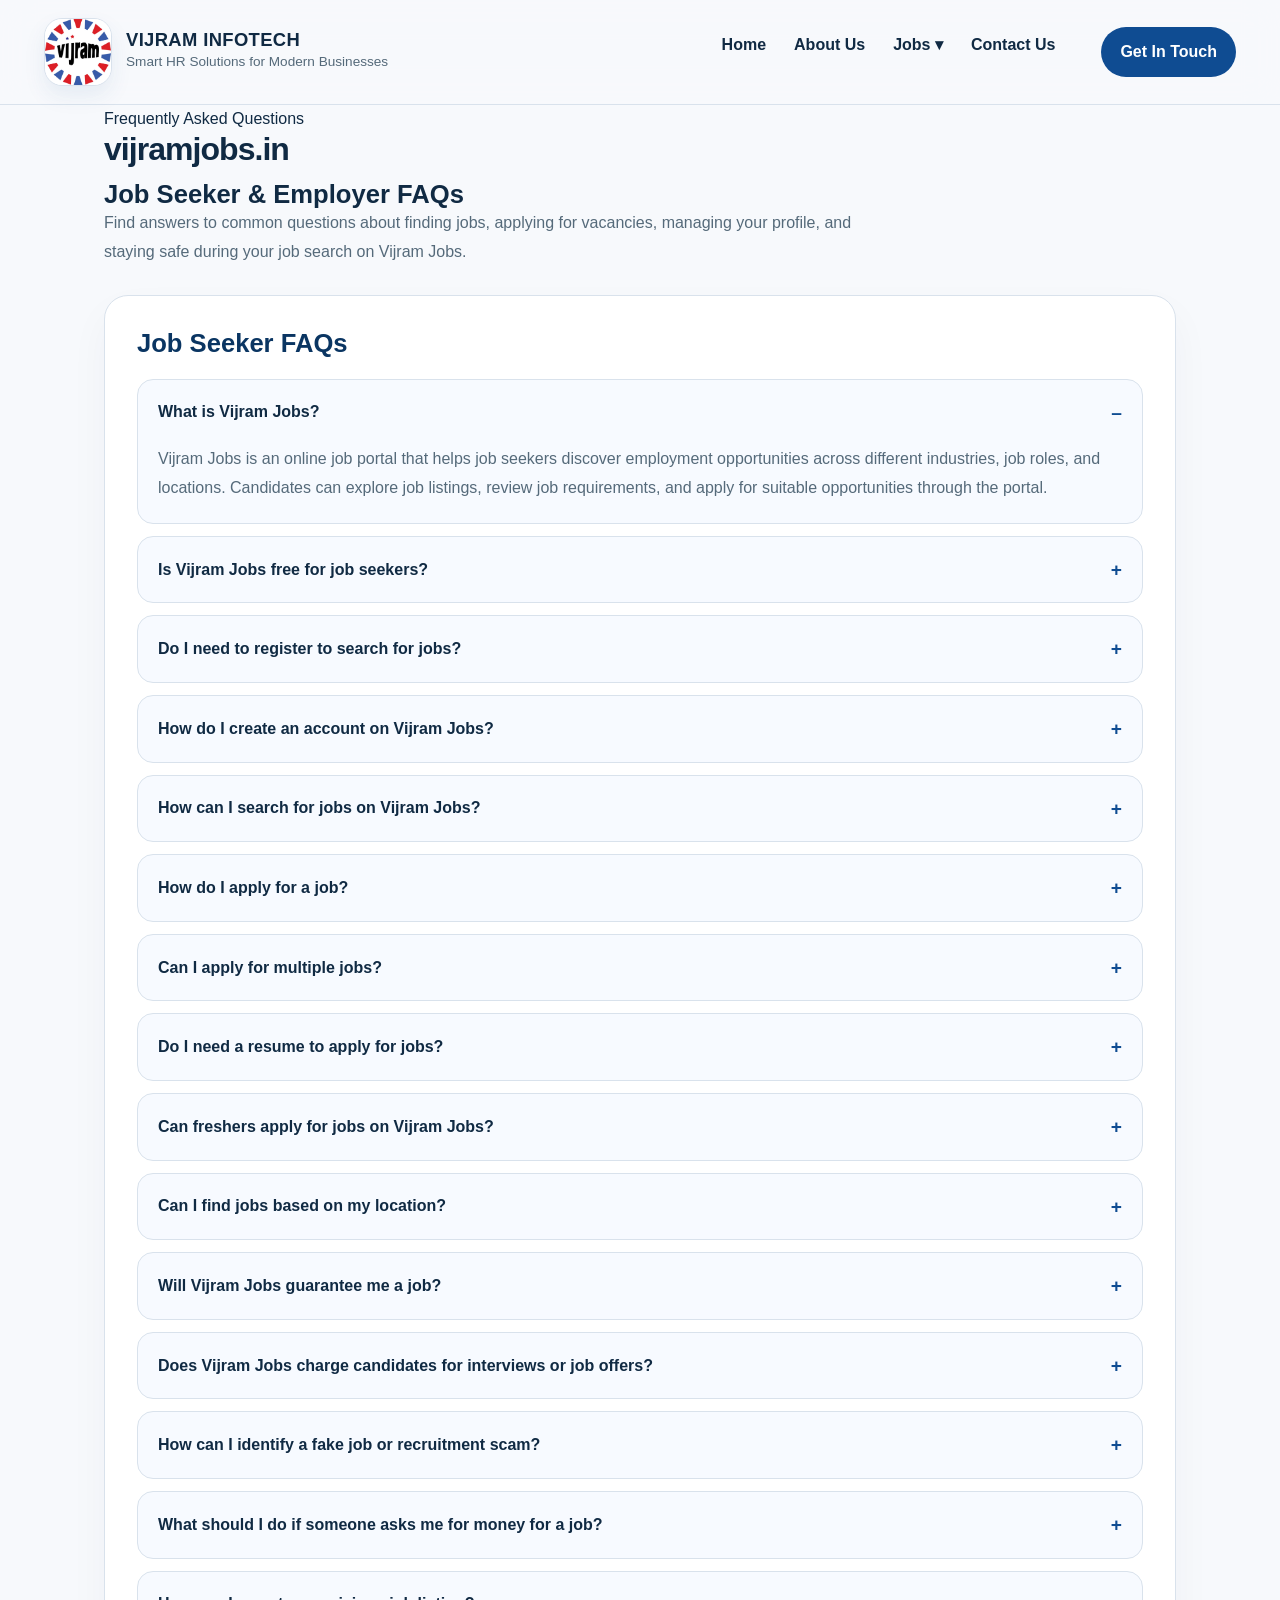
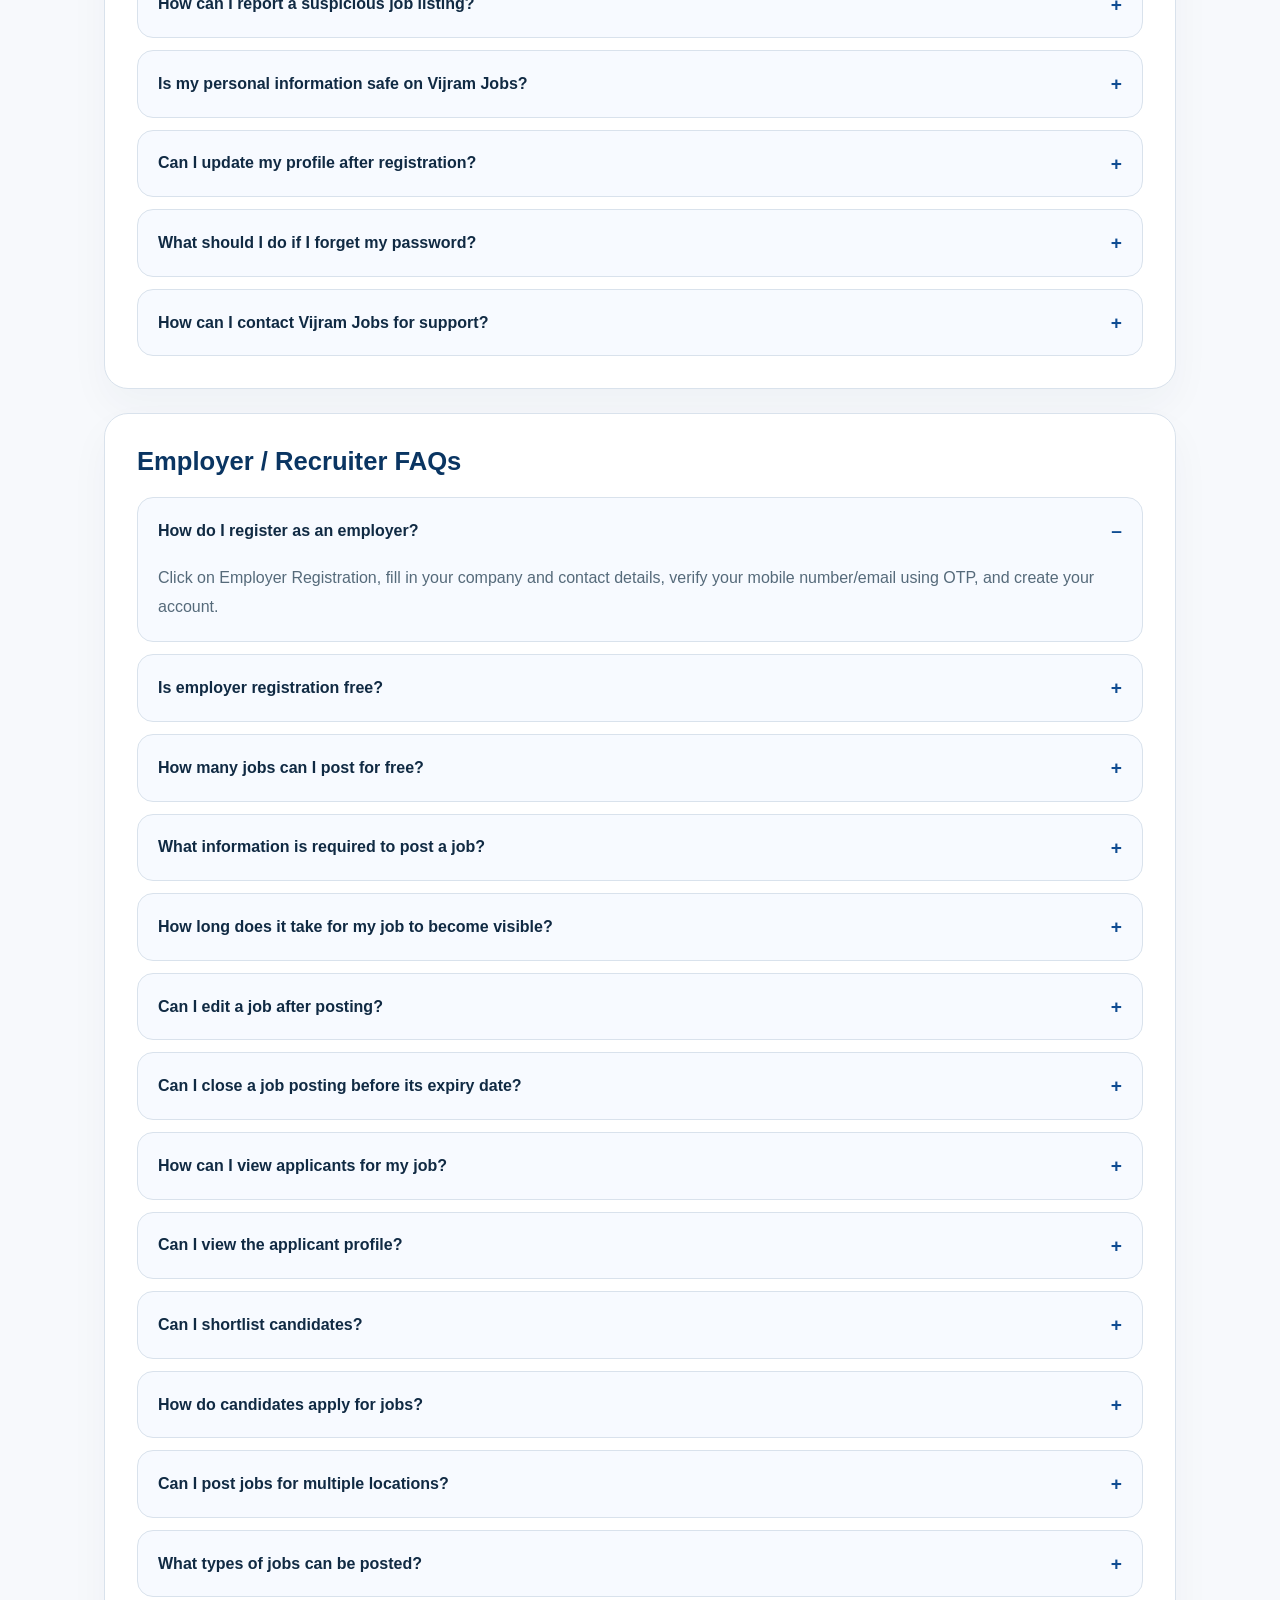
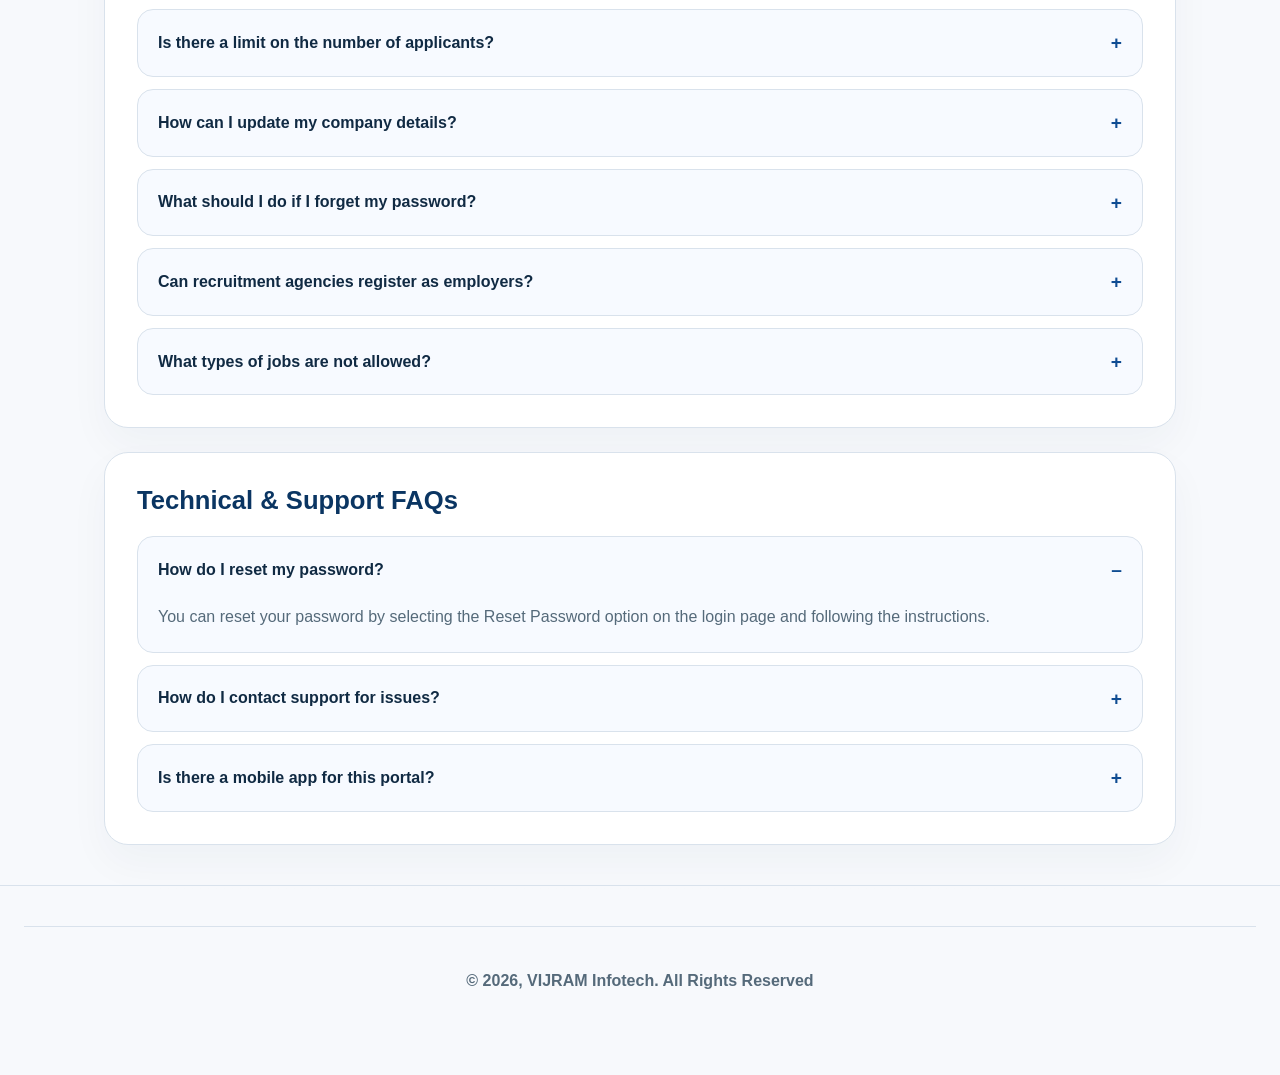
==== commit badc30cb: "24102026" ====
--- a/vijramjobs-faq.html
+++ b/vijramjobs-faq.html
@@ -354,31 +354,7 @@
                         </div>
                     </details>
                 </div>
-
-                <div class="faq-group">
-                    <h2>Location &amp; Education FAQs</h2>
-
-                    <details class="faq-item" open>
-                        <summary>Can I search jobs by location?</summary>
-                        <div class="faq-answer">
-                            <p>Yes. You can search jobs by title, education, and location to find openings that match your preferences.</p>
-                        </div>
-                    </details>
-
-                    <details class="faq-item">
-                        <summary>Do you list jobs by education qualification?</summary>
-                        <div class="faq-answer">
-                            <p>Yes. Each job posting includes details such as required education, qualifications, experience, skills, compensation, and work location.</p>
-                        </div>
-                    </details>
-
-                    <details class="faq-item">
-                        <summary>Can I filter jobs by degree or specialization?</summary>
-                        <div class="faq-answer">
-                            <p>Yes. You can filter jobs by degree, specialization, and location to quickly find relevant opportunities.</p>
-                        </div>
-                    </details>
-                </div>
+              
 
                 <div class="faq-group">
                     <h2>Technical &amp; Support FAQs</h2>
